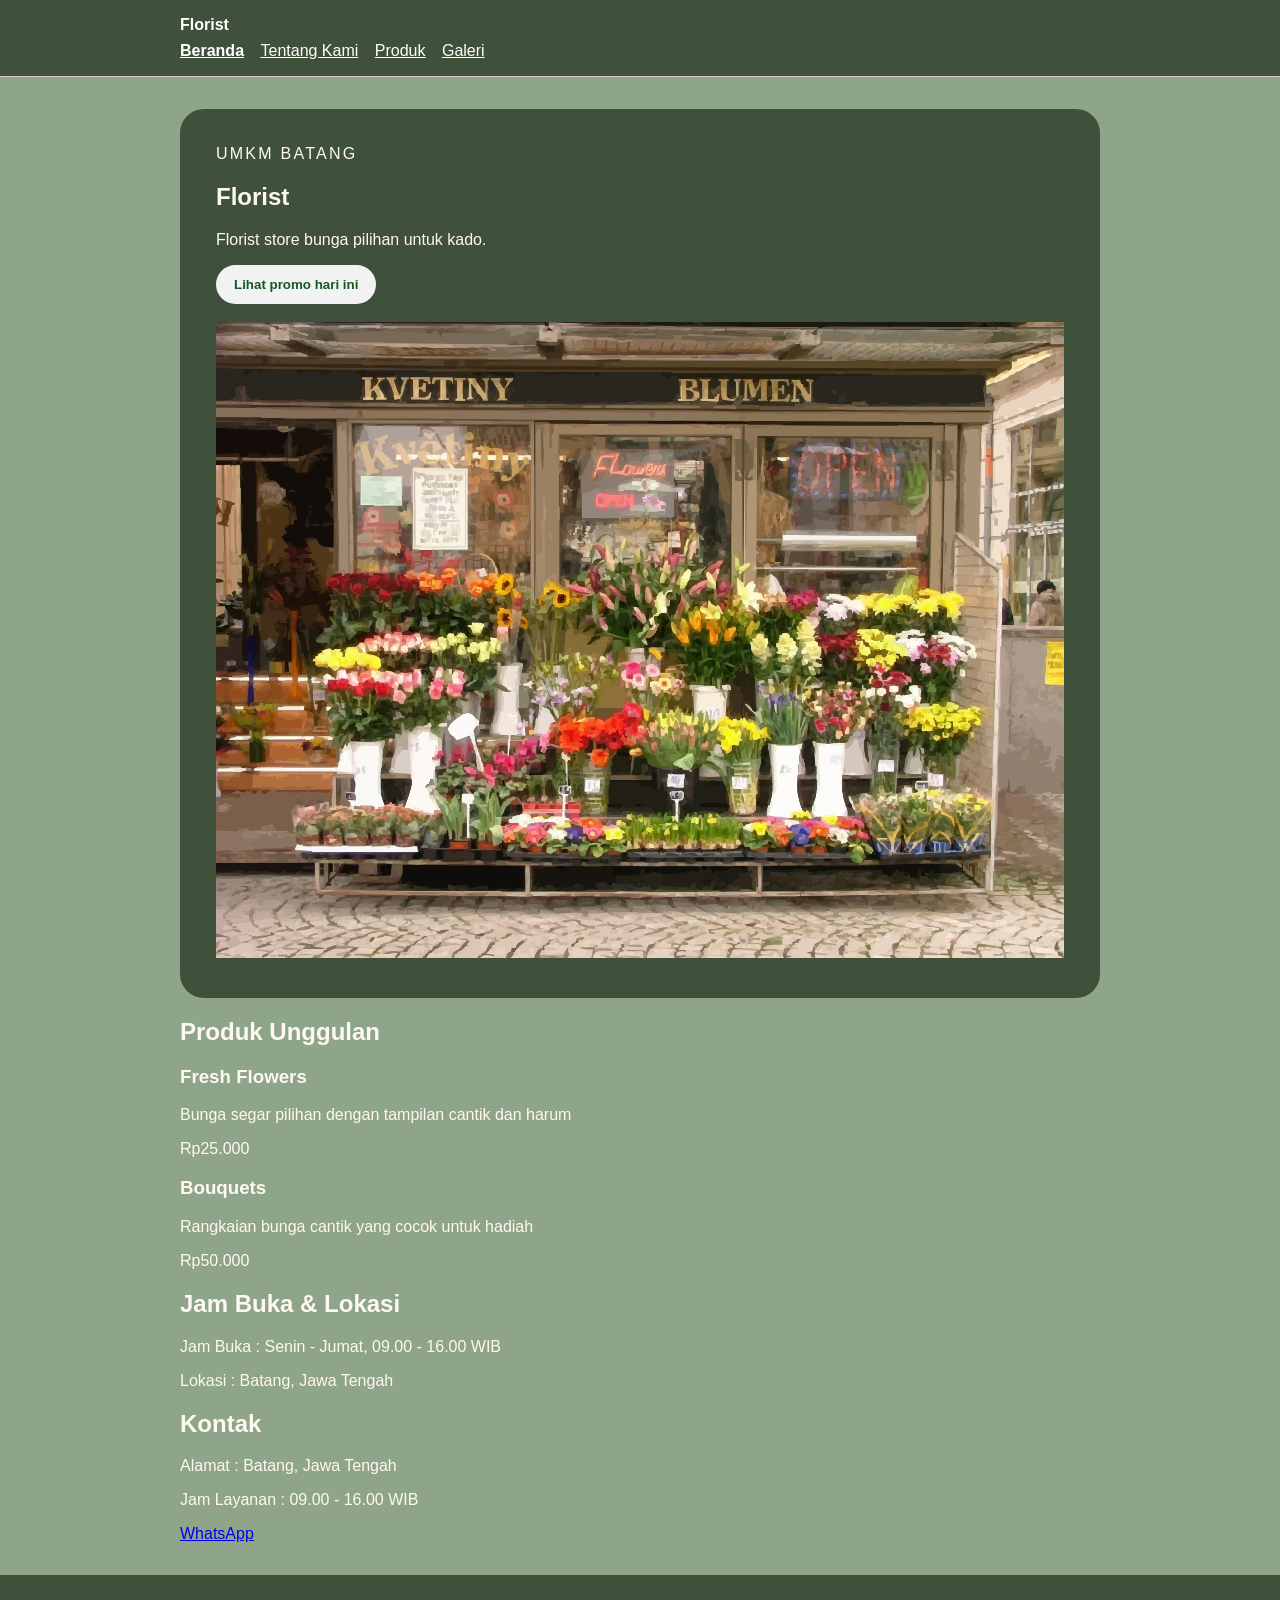
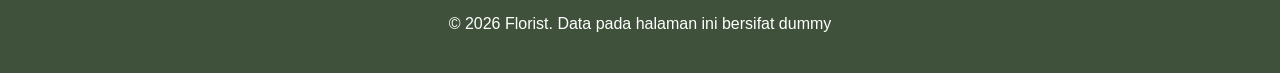
==== index.html @ d1bc5498 "feat: tambah produk baru florist" ====
<!DOCTYPE html>
<html lang="en">

<head>
    <meta charset="UTF-8">
    <meta name="viewport" content="width=device-width, initial-scale=1.0">
    <title>Florist - Website UMKM</title>
    <link rel="stylesheet" href="css/style.css">
</head>

<body>
    <a class="skip-link" href="#konten">Lewat ke konten utama</a>
    <header class="site-header">
        <nav class="nav" aria-label="Navigasi utama">
            <a class="brand" href="index.html">Florist</a>
            <ul>
                <li><a aria-current="page" href="index.html">Beranda</a></li>
                <li><a href="tentang.html">Tentang Kami</a></li>
                <li><a href="produk.html">Produk</a></li>
                <li><a href="galeri.html">Galeri</a></li>
            </ul>
        </nav>
    </header>

    <main id="konten" class="page">
        <section class="hero" arial-labelledby="hero-title">
            <p class="eyebrow"> UMKM Batang</p>
            <h1 id="hero-title">Florist</h1>
            <p>Florist store bunga pilihan untuk kado.</p>
            <button id="promoButton" type="button">Lihat promo hari ini</button>
            <img src="assets\images\florist.svg" alt="Koleksi Florist Kami">
        </section>

        <section aria-labelledby="produk-title">
            <h2 id="produk-title">Produk Unggulan</h2>
            <div class="products-list">
                <article class="products-card">
                    <h3>Fresh Flowers</h3>
                    <p>Bunga segar pilihan dengan tampilan cantik dan harum</p>
                    <p class="price">Rp25.000</p>
                </article>
                <article class="products-card">
                    <h3>Bouquets</h3>
                    <p>Rangkaian bunga cantik yang cocok untuk hadiah</p>
                    <p class="price">Rp50.000</p>
                </article>
            </div>
        </section>
        <section aria-labelledby="info-title">
            <h2 id="info-title"> Jam Buka & Lokasi</h2>
            <p>Jam Buka : Senin - Jumat, 09.00 - 16.00 WIB</p>
            <p>Lokasi : Batang, Jawa Tengah</p>
        </section>
        <section aria-labelledby="kontak-singkat">
            <h2 id="kontak-singkat">Kontak</h2>
            <p>Alamat : Batang, Jawa Tengah</p>
            <p>Jam Layanan : 09.00 - 16.00 WIB</p>
            <a href="https://wa.me/6285647520231"> WhatsApp</a>
        </section>
    </main>
    <footer class="site-footer">
        <p>&copy; 2026 Florist. Data pada halaman ini bersifat dummy</p>
    </footer>
    <script src="js/script.js"></script>

</body>

</html>
---- css/style.css ----
body {
    margin: 0;
    color: #FFF8F0;
    background: #8FA58A;
    font-family: Arial, sans-serif;
}

.page {
    max-width: 920px;
    margin: 0 auto;
    padding: 32px 20px;
}

.hero {
    padding: 36px;
    color: #FFF8F0;
    background: #40513B;
    border-radius: 24px;
}

.eyebrow {
    margin: 0 0 8px;
    letter-spacing: 0.14em;
    text-transform: uppercase;
}

.products {
    padding-left: 1.2rem;
}

button {
    padding: 12px 18px;
    margin-bottom: 18px;
    color: #165823;
    font-weight: 700;
    cursor: pointer;
    background: #F2F2F2;
    border: 0;
    border-radius: 999px;
}

.skip-link {
    position: absolute;
    left: -9999px;
    padding: 8px 12px;
    color: white;
    background: #2f2118;
}

.skip-link:focus {
    top: 8px;
    left: 8px;
}

.site-header {
    padding: 16px 20px;
    background: #40513B;
    border-bottom: 1px solid #dccbbc;
}

.nav {
    max-width: 920px;
    margin: 0 auto;
}

.nav a{
    color: white;
}

.brand {
    display: inline-block;
    margin-bottom: 8px;
    color: white;
    font-weight: 800;
    text-decoration: none;
}

.nav ul {
    padding: 0;
    margin: 0;
    list-style: none;
}

.nav li {
    display: inline-block;
    margin-right: 12px;
}

.nav a[aria-current="page"] {
    font-weight: 800;
}

a:focus-visible,
button:focus-visible {
    outline: 3px solid #e9f0ff;
    outline-offset: 3px;
}

.site-footer {
    padding: 24px 20px;
    color: white;
    text-align: center;
    background: #40513B;
}

img {
    max-width: 100%;
    height: auto;
}

figure {
    margin: 0 0 24px;
}

figcaption {
    margin-top: 8px;
    color: white;
}

table {
    width: 100%;
    border-collapse: collapse;
}

caption {
    margin-bottom: 8px;
    font-weight: 700;
    text-align: left;
}

th,
td {
    padding: 10px;
    text-align: left;
    border: 1px solid #dccbbc;
}
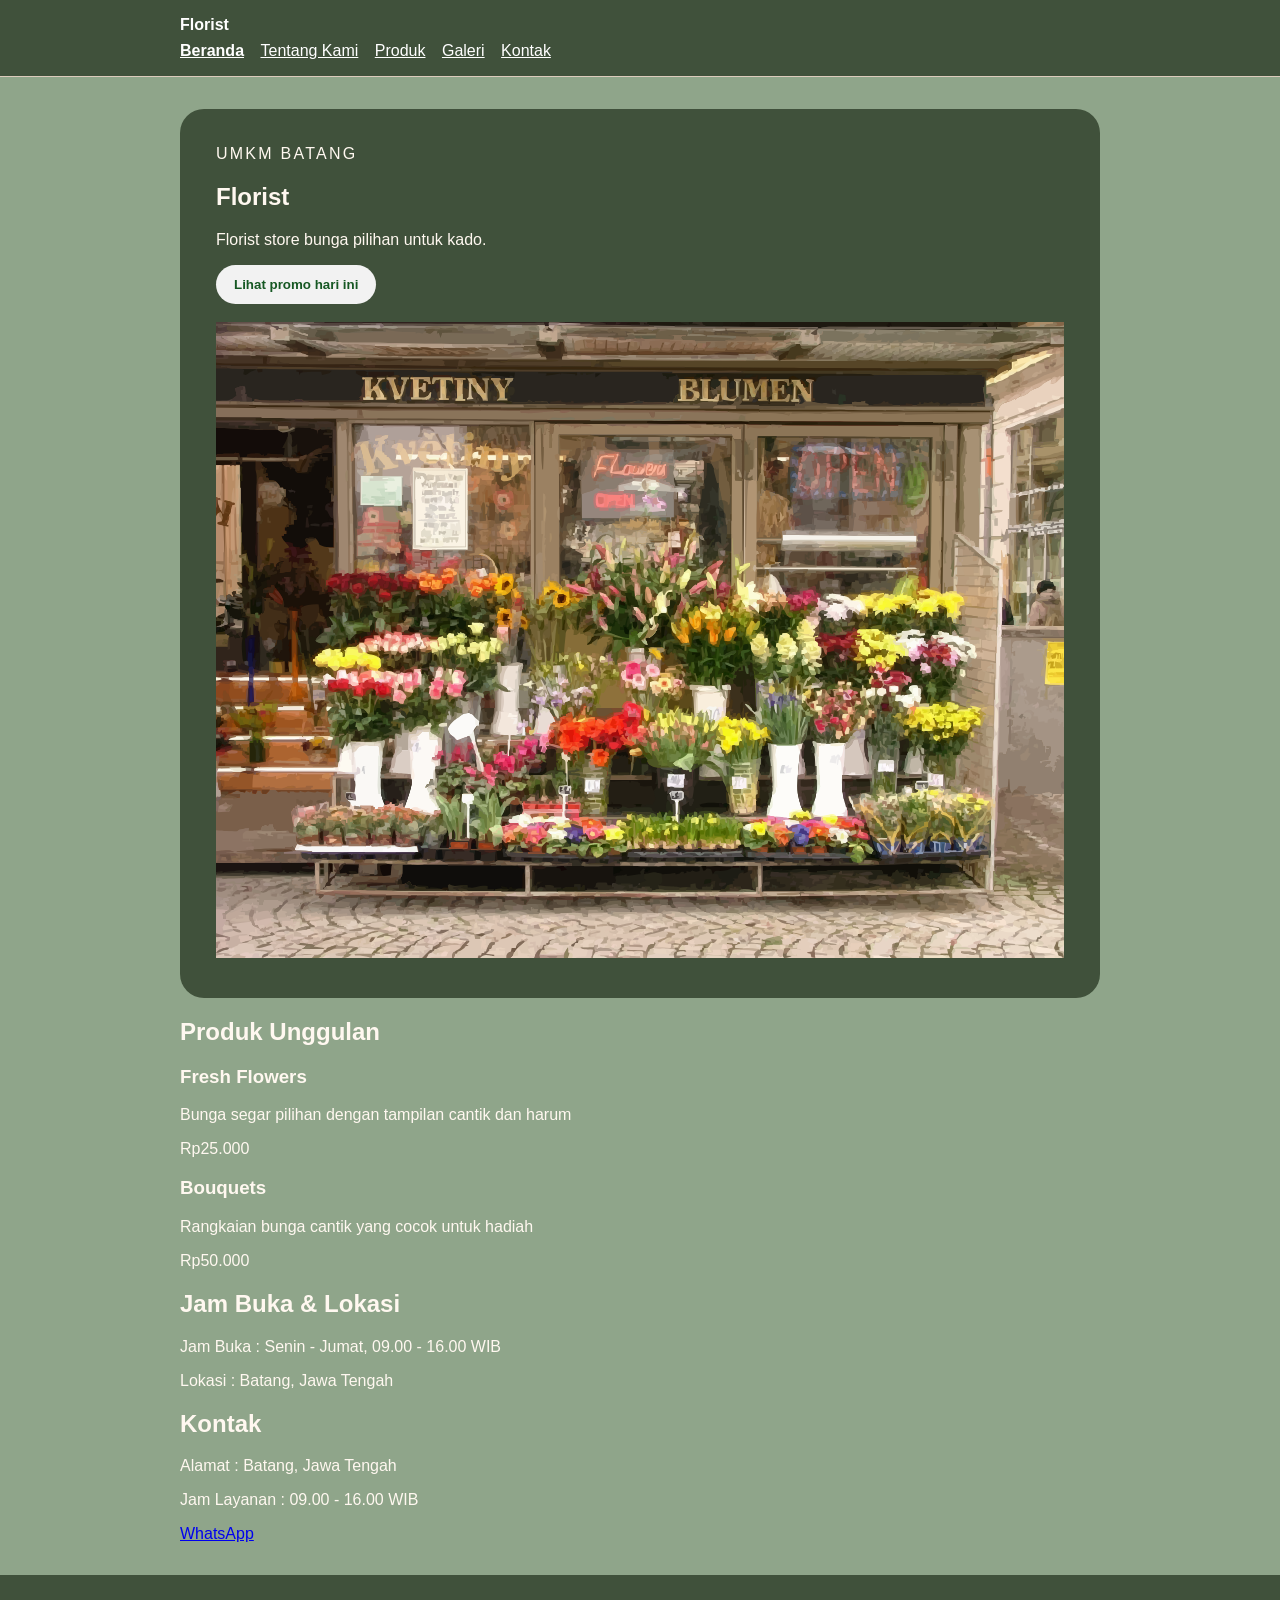
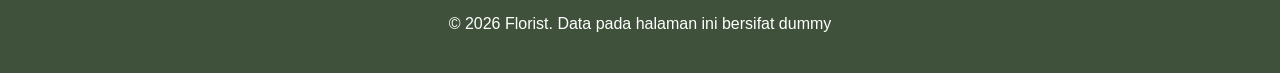
==== commit 1931bd08: "feat: tambah form kontak aksesibel dan preview" ====
--- a/index.html
+++ b/index.html
@@ -18,6 +18,7 @@
                 <li><a href="tentang.html">Tentang Kami</a></li>
                 <li><a href="produk.html">Produk</a></li>
                 <li><a href="galeri.html">Galeri</a></li>
+                <li><a href="kontak.html">Kontak</a></li>
             </ul>
         </nav>
     </header>
--- a/css/style.css
+++ b/css/style.css
@@ -63,7 +63,7 @@
     margin: 0 auto;
 }
 
-.nav a{
+.nav a {
     color: white;
 }
 
@@ -134,3 +134,31 @@
     text-align: left;
     border: 1px solid #dccbbc;
 }
+
+.field {
+    margin-bottom: 16px;
+}
+
+.field label {
+    display: block;
+    margin-bottom: 6px;
+}
+
+fieldset {
+    margin: 0 0 16px;
+}
+
+input, textarea, select{
+    background-color: #F2F2F2;
+    border: none;
+    padding: 5px;
+    /* color: ; */
+}
+
+
+#preview-form {
+    padding: 16px;
+    white-space: pre-wrap;
+    background: #40513B;
+    border: 1px solid #dccbbc;
+}
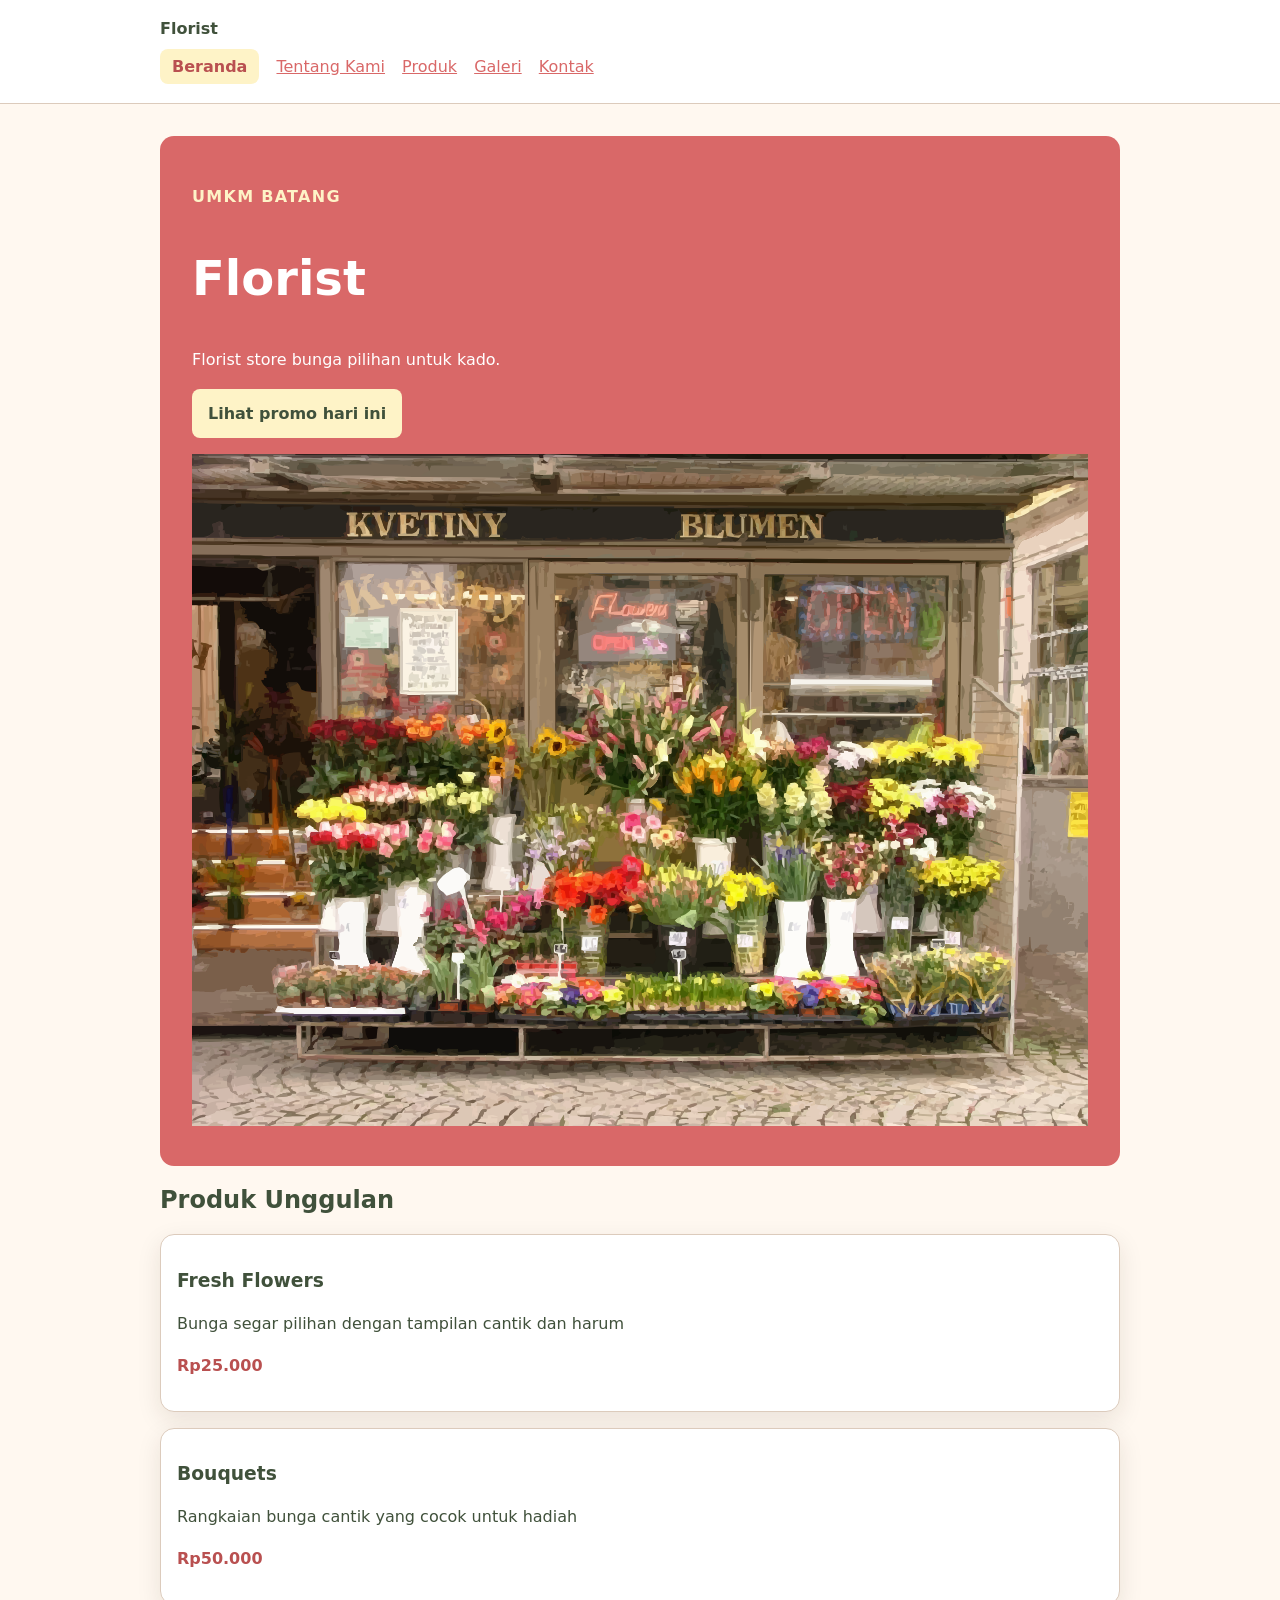
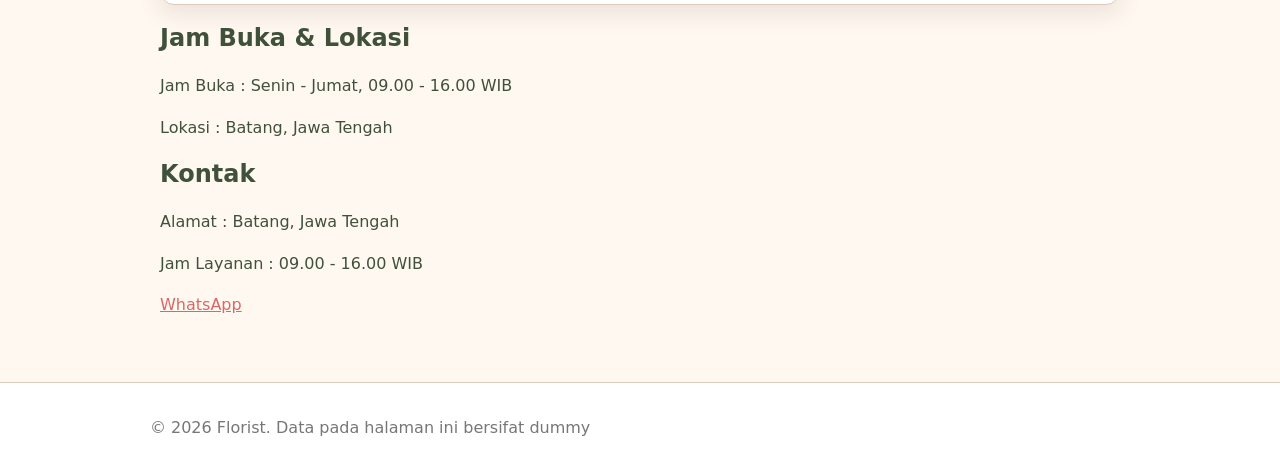
==== commit 29d7ff12: "feat: bangun fondasi css dan design token" ====
--- a/index.html
+++ b/index.html
@@ -6,6 +6,7 @@
     <meta name="viewport" content="width=device-width, initial-scale=1.0">
     <title>Florist - Website UMKM</title>
     <link rel="stylesheet" href="css/style.css">
+    
 </head>
 
 <body>
--- a/css/style.css
+++ b/css/style.css
@@ -1,164 +1,178 @@
+:root {
+    --color-primary: #D96868;
+    --color-primary-strong: #B95050;
+    --color-text: #40513B;
+    --color-muted: #777777;
+    --color-surface: #FFFFFF;
+    --color-surface-soft: #FFF8F0;
+    --color-border: #dccbbc;
+    --color-focus: #1d4ed8;
+    --space-1: 0.5rem;
+    --space-2: 0.75rem;
+    --space-3: 1rem;
+    --space-4: 1.5rem;
+    --space-5: 2rem;
+    --radius-sm: 0.5rem;
+    --radius-md: 0.875rem;
+    --shadow-card: 0 0.5rem 1.5rem rgb(47 33 24 / 0.1);
+}
+
+*,
+*::before,
+*::after {
+    box-sizing: border-box;
+}
+
+html {
+    color-scheme: light;
+}
+
 body {
     margin: 0;
-    color: #FFF8F0;
-    background: #8FA58A;
-    font-family: Arial, sans-serif;
+    color: var(--color-text);
+    background: var(--color-surface-soft);
+    font-family: system-ui, -apple-system, BlinkMacSystemFont, "Segoe UI", sans-serif;
+    font-size: 1rem;
+    line-height: 1.6;
 }
 
-.page {
-    max-width: 920px;
-    margin: 0 auto;
-    padding: 32px 20px;
+img { margin-top: var(--space-3); max-width: 100%; height: auto; }
+a { color: var(--color-primary); }
+a:hover { color: var(--color-primary-strong); }
+:focus-visible { outline: 3px solid var(--color-focus); outline-offset: 3px; }
+.skip-link {
+    position: absolute;
+    top: -5rem;
+    left: var(--space-3);
+    padding: var(--space-2) var(--space-3);
+    color: var(--color-surface);
+    background: var(--color-text);
+}
+.skip-link:focus {
+    top: var(--space-3);
 }
 
-.hero {
-    padding: 36px;
-    color: #FFF8F0;
-    background: #40513B;
-    border-radius: 24px;
-}
-
-.eyebrow {
-    margin: 0 0 8px;
-    letter-spacing: 0.14em;
-    text-transform: uppercase;
-}
-
-.products {
-    padding-left: 1.2rem;
-}
-
-button {
-    padding: 12px 18px;
-    margin-bottom: 18px;
-    color: #165823;
-    font-weight: 700;
-    cursor: pointer;
-    background: #F2F2F2;
-    border: 0;
-    border-radius: 999px;
-}
-
-.skip-link {
-    position: absolute;
-    left: -9999px;
-    padding: 8px 12px;
-    color: white;
-    background: #2f2118;
-}
-
-.skip-link:focus {
-    top: 8px;
-    left: 8px;
-}
-
-.site-header {
-    padding: 16px 20px;
-    background: #40513B;
-    border-bottom: 1px solid #dccbbc;
-}
-
-.nav {
-    max-width: 920px;
-    margin: 0 auto;
-}
-
-.nav a {
-    color: white;
-}
-
-.brand {
-    display: inline-block;
-    margin-bottom: 8px;
-    color: white;
-    font-weight: 800;
-    text-decoration: none;
-}
-
-.nav ul {
-    padding: 0;
-    margin: 0;
-    list-style: none;
-}
-
-.nav li {
-    display: inline-block;
-    margin-right: 12px;
-}
-
-.nav a[aria-current="page"] {
-    font-weight: 800;
-}
-
-a:focus-visible,
-button:focus-visible {
-    outline: 3px solid #e9f0ff;
-    outline-offset: 3px;
+.site-header,
+.site-footer {
+  padding: var(--space-3) var(--space-4);
+  background: var(--color-surface);
+  border-bottom: 1px solid var(--color-border);
 }
 
 .site-footer {
-    padding: 24px 20px;
-    color: white;
-    text-align: center;
-    background: #40513B;
+  margin-top: var(--space-5);
+  color: var(--color-muted);
+  text-align: center;
+  border-top: 1px solid var(--color-border);
+  border-bottom: 0;
 }
 
-img {
-    max-width: 100%;
-    height: auto;
+.nav,
+.page { width: min(100% - 2rem, 60rem); margin-inline: auto; }
+.brand {
+  display: inline-block;
+  margin-bottom: var(--space-2);
+  color: var(--color-text);
+  font-weight: 800;
+  text-decoration: none;
 }
 
-figure {
-    margin: 0 0 24px;
+.nav ul { padding: 0; margin: 0; list-style: none; }
+.nav li { display: inline-block; margin: 0 var(--space-2) var(--space-1) 0; }
+.nav a[aria-current="page"] {
+  padding: var(--space-1) var(--space-2);
+  color: var(--color-primary-strong);
+  font-weight: 700;
+  text-decoration: none;
+  background: #fef3c7;
+  border-radius: var(--radius-sm);
 }
 
-figcaption {
-    margin-top: 8px;
-    color: white;
+.page { padding-block: var(--space-5); }
+
+.hero {
+  padding: var(--space-5);
+  color: var(--color-surface);
+  background: var(--color-primary);
+  border-radius: var(--radius-md);
 }
 
-table {
-    width: 100%;
-    border-collapse: collapse;
+h1,
+h2,
+h3 { line-height: 1.2; text-wrap: balance; }
+h1 { font-size: clamp(2rem, 6vw, 3rem); }
+p,
+li { max-width: 68ch; }
+.eyebrow { color: var(--color-primary); font-weight: 800; letter-spacing: 0.08em; text-transform: uppercase; }
+.hero .eyebrow { color: #fef3c7; }
+.price { color: var(--color-primary-strong); font-weight: 800; }
+
+.button,
+button {
+  display: inline-block;
+  padding: var(--space-2) var(--space-3);
+  color: var(--color-surface);
+  font: inherit;
+  font-weight: 700;
+  text-decoration: none;
+  cursor: pointer;
+  background: var(--color-primary);
+  border: 0;
+  border-radius: var(--radius-sm);
 }
 
-caption {
-    margin-bottom: 8px;
-    font-weight: 700;
-    text-align: left;
+.button:hover,
+button:hover { color: var(--color-surface); background: var(--color-primary-strong); }
+.hero button { color: var(--color-text); background: #fef3c7; }
+.hero button:hover { color: var(--color-text); background: #fde68a; }
+
+.products-card,
+.media-card,
+table,
+form {
+  margin-block: var(--space-3);
+  padding: var(--space-3);
+  background: var(--color-surface);
+  border: 1px solid var(--color-border);
+  border-radius: var(--radius-md);
+  box-shadow: var(--shadow-card);
 }
+figure { margin-inline: 0; }
+figcaption,
+caption { color: var(--color-muted); }
+table { width: 100%; border-collapse: collapse; border-radius: 0; }
+caption { margin-bottom: var(--space-2); font-weight: 700; text-align: left; }
+th,
+td { padding: var(--space-2); text-align: left; border: 1px solid var(--color-border); }
+th { background: var(--color-surface-soft); }
 
-th,
-td {
-    padding: 10px;
-    text-align: left;
-    border: 1px solid #dccbbc;
+.field { margin-bottom: var(--space-3); }
+.field label,
+legend { display: block; margin-bottom: var(--space-1); font-weight: 700; }
+.field input,
+.field select,
+.field textarea {
+  width: 100%;
+  padding: var(--space-2);
+  color: inherit;
+  font: inherit;
+  background: var(--color-surface);
+  border: 1px solid var(--color-border);
+  border-radius: var(--radius-sm);
 }
-
-.field {
-    margin-bottom: 16px;
+input[type="radio"],
+input[type="checkbox"] { width: auto; }
+fieldset {
+  margin: 0 0 var(--space-3);
+  padding: var(--space-3);
+  border: 1px solid var(--color-border);
+  border-radius: var(--radius-sm);
 }
-
-.field label {
-    display: block;
-    margin-bottom: 6px;
+audio { max-width: 100%; }
+#preview-form {
+  padding: var(--space-3);
+  white-space: pre-wrap;
+  background: var(--color-surface);
+  border: 1px solid var(--color-border);
+  border-radius: var(--radius-sm);
 }
-
-fieldset {
-    margin: 0 0 16px;
-}
-
-input, textarea, select{
-    background-color: #F2F2F2;
-    border: none;
-    padding: 5px;
-    /* color: ; */
-}
-
-
-#preview-form {
-    padding: 16px;
-    white-space: pre-wrap;
-    background: #40513B;
-    border: 1px solid #dccbbc;
-}
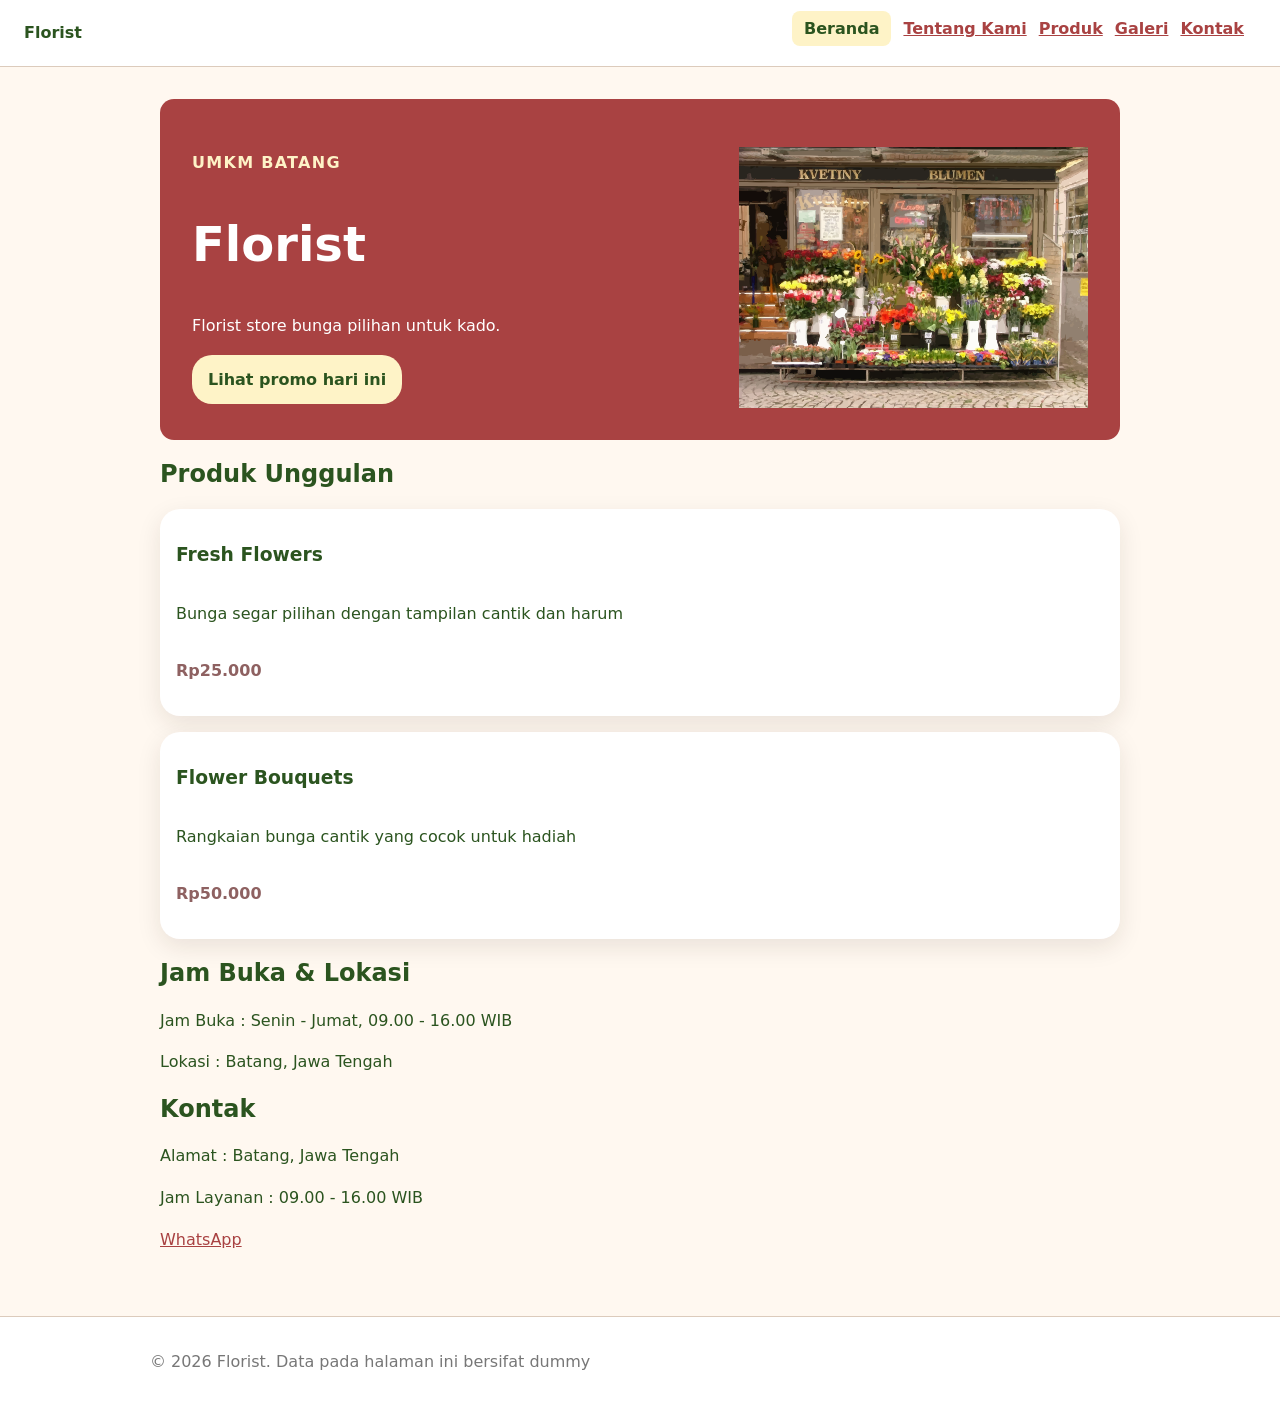
==== commit 00cc5cbc: "feat: bangun layout flexbox dan grid" ====
--- a/index.html
+++ b/index.html
@@ -6,7 +6,7 @@
     <meta name="viewport" content="width=device-width, initial-scale=1.0">
     <title>Florist - Website UMKM</title>
     <link rel="stylesheet" href="css/style.css">
-    
+
 </head>
 
 <body>
@@ -26,23 +26,25 @@
 
     <main id="konten" class="page">
         <section class="hero" arial-labelledby="hero-title">
-            <p class="eyebrow"> UMKM Batang</p>
-            <h1 id="hero-title">Florist</h1>
-            <p>Florist store bunga pilihan untuk kado.</p>
-            <button id="promoButton" type="button">Lihat promo hari ini</button>
+            <div class="hero-content">
+                <p class="eyebrow"> UMKM Batang</p>
+                <h1 id="hero-title">Florist</h1>
+                <p>Florist store bunga pilihan untuk kado.</p>
+                <button id="promoButton" type="button">Lihat promo hari ini</button>
+            </div>
             <img src="assets\images\florist.svg" alt="Koleksi Florist Kami">
         </section>
 
         <section aria-labelledby="produk-title">
             <h2 id="produk-title">Produk Unggulan</h2>
-            <div class="products-list">
-                <article class="products-card">
+            <div class="product-list">
+                <article class="product-card">
                     <h3>Fresh Flowers</h3>
                     <p>Bunga segar pilihan dengan tampilan cantik dan harum</p>
                     <p class="price">Rp25.000</p>
                 </article>
-                <article class="products-card">
-                    <h3>Bouquets</h3>
+                <article class="product-card">
+                    <h3>Flower Bouquets</h3>
                     <p>Rangkaian bunga cantik yang cocok untuk hadiah</p>
                     <p class="price">Rp50.000</p>
                 </article>
--- a/css/style.css
+++ b/css/style.css
@@ -1,55 +1,73 @@
 :root {
-    --color-primary: #D96868;
-    --color-primary-strong: #B95050;
-    --color-text: #40513B;
-    --color-muted: #777777;
-    --color-surface: #FFFFFF;
-    --color-surface-soft: #FFF8F0;
-    --color-border: #dccbbc;
-    --color-focus: #1d4ed8;
-    --space-1: 0.5rem;
-    --space-2: 0.75rem;
-    --space-3: 1rem;
-    --space-4: 1.5rem;
-    --space-5: 2rem;
-    --radius-sm: 0.5rem;
-    --radius-md: 0.875rem;
-    --shadow-card: 0 0.5rem 1.5rem rgb(47 33 24 / 0.1);
+  --color-primary: #a94242;
+  --color-primary-strong: #8e6161;
+  --color-text: #2b541f;
+  --color-muted: #777777;
+  --color-surface: #FFFFFF;
+  --color-surface-soft: #FFF8F0;
+  --color-border: #dccbbc;
+  --color-focus: #1d4ed8;
+  --space-1: 0.5rem;
+  --space-2: 0.75rem;
+  --space-3: 1rem;
+  --space-4: 1.5rem;
+  --space-5: 2rem;
+  --space-6: 2.5rem;
+  --radius-sm: 0.5rem;
+  --radius-md: 0.875rem;
+  --radius-lg: 1.25rem;
+  --shadow-card: 0 0.5rem 1.5rem rgb(47 33 24 / 0.1);
 }
 
 *,
 *::before,
 *::after {
-    box-sizing: border-box;
+  box-sizing: border-box;
 }
 
 html {
-    color-scheme: light;
+  color-scheme: light;
 }
 
 body {
-    margin: 0;
-    color: var(--color-text);
-    background: var(--color-surface-soft);
-    font-family: system-ui, -apple-system, BlinkMacSystemFont, "Segoe UI", sans-serif;
-    font-size: 1rem;
-    line-height: 1.6;
-}
-
-img { margin-top: var(--space-3); max-width: 100%; height: auto; }
-a { color: var(--color-primary); }
-a:hover { color: var(--color-primary-strong); }
-:focus-visible { outline: 3px solid var(--color-focus); outline-offset: 3px; }
+  margin: 0;
+  color: var(--color-text);
+  background: var(--color-surface-soft);
+  font-family: system-ui, -apple-system, BlinkMacSystemFont, "Segoe UI", sans-serif;
+  font-size: 1rem;
+  line-height: 1.6;
+}
+
+img {
+  margin-top: var(--space-3);
+  max-width: 100%;
+  height: auto;
+}
+
+a {
+  color: var(--color-primary);
+}
+
+a:hover {
+  color: var(--color-text);
+}
+
+:focus-visible {
+  outline: 3px solid var(--color-focus);
+  outline-offset: 3px;
+}
+
 .skip-link {
-    position: absolute;
-    top: -5rem;
-    left: var(--space-3);
-    padding: var(--space-2) var(--space-3);
-    color: var(--color-surface);
-    background: var(--color-text);
-}
+  position: absolute;
+  top: -5rem;
+  left: var(--space-3);
+  padding: var(--space-2) var(--space-3);
+  color: var(--color-surface);
+  background: var(--color-text);
+}
+
 .skip-link:focus {
-    top: var(--space-3);
+  top: var(--space-3);
 }
 
 .site-header,
@@ -67,45 +85,104 @@
   border-bottom: 0;
 }
 
-.nav,
-.page { width: min(100% - 2rem, 60rem); margin-inline: auto; }
+.page {
+  width: min(100% - 2rem, 60rem);
+  margin-inline: auto;
+}
+
+.nav {
+  display: flex;
+  gap: var(--space-3);
+  color: var(--color-text);
+  font-weight: 800;
+  text-decoration: none;
+  align-items: center;
+  justify-content: space-between;
+}
+
 .brand {
+  margin-bottom: 0;
   display: inline-block;
-  margin-bottom: var(--space-2);
   color: var(--color-text);
   font-weight: 800;
   text-decoration: none;
 }
 
-.nav ul { padding: 0; margin: 0; list-style: none; }
-.nav li { display: inline-block; margin: 0 var(--space-2) var(--space-1) 0; }
+.nav ul {
+  display: flex;
+  gap: --space-2;
+  flex-wrap: wrap;
+  list-style: none;
+  padding: 0;
+  margin: 0;
+}
+
+.nav li {
+  display: inline-block;
+  margin: 0 var(--space-2) var(--space-1) 0;
+}
+
 .nav a[aria-current="page"] {
   padding: var(--space-1) var(--space-2);
-  color: var(--color-primary-strong);
+  color: var(--color-text);
   font-weight: 700;
   text-decoration: none;
   background: #fef3c7;
   border-radius: var(--radius-sm);
 }
 
-.page { padding-block: var(--space-5); }
+.page {
+  padding-block: var(--space-5);
+}
 
 .hero {
   padding: var(--space-5);
   color: var(--color-surface);
   background: var(--color-primary);
   border-radius: var(--radius-md);
+
+  display: grid;
+  grid-template-columns: 1.2fr 0.8fr;
+  gap: var(--space-4);
+  align-items: center;
+}
+
+.hero-image {
+  width: 100%;
+  border-radius: var(--radius-md);
 }
 
 h1,
 h2,
-h3 { line-height: 1.2; text-wrap: balance; }
-h1 { font-size: clamp(2rem, 6vw, 3rem); }
+h3 {
+  line-height: 1.2;
+  text-wrap: balance;
+}
+
+h1 {
+  font-size: clamp(2rem, 6vw, 3rem);
+}
+
 p,
-li { max-width: 68ch; }
-.eyebrow { color: var(--color-primary); font-weight: 800; letter-spacing: 0.08em; text-transform: uppercase; }
-.hero .eyebrow { color: #fef3c7; }
-.price { color: var(--color-primary-strong); font-weight: 800; }
+li {
+  max-width: 68ch;
+}
+
+.eyebrow {
+  color: var(--color-primary);
+  font-weight: 800;
+  letter-spacing: 0.08em;
+  text-transform: uppercase;
+}
+
+.hero .eyebrow {
+  color: #fef3c7;
+}
+
+.price {
+  color: var(--color-primary-strong);
+  font-weight: 800;
+}
 
 .button,
 button {
@@ -118,15 +195,64 @@
   cursor: pointer;
   background: var(--color-primary);
   border: 0;
-  border-radius: var(--radius-sm);
+  border-radius: var(--radius-lg);
 }
 
 .button:hover,
-button:hover { color: var(--color-surface); background: var(--color-primary-strong); }
-.hero button { color: var(--color-text); background: #fef3c7; }
-.hero button:hover { color: var(--color-text); background: #fde68a; }
-
-.products-card,
+button:hover {
+  color: var(--color-surface);
+  background: var(--color-primary-strong);
+}
+
+.hero button {
+  color: var(--color-text);
+  background: #fef3c7;
+}
+
+.hero button:hover {
+  color: var(--color-text);
+  background: #fde68a;
+}
+
+.product-card {
+  display: flex;
+  flex-direction: column;
+  background: var(--color-surface);
+  border-radius: var(--radius-lg);
+  box-shadow: var(--shadow-card);
+  padding: var(--space-3);
+  margin-block: var(--space-3);
+}
+
+.product-badge {
+  align-self: flex-start;
+  padding: 0.25rem var(--space-2);
+  color: var(--color-primary-strong);
+  font-size: 0.875rem;
+  font-weight: 800;
+  background: #fef3c7;
+  border-radius: 999px;
+}
+
+.card-actions {
+  display: flex;
+  gap: var(--space-2);
+  align-items: center;
+  flex-wrap: wrap;
+  margin-top: auto;
+}
+
+.product-grid,
+.gallery-grid {
+  display: grid;
+  grid-template-columns: repeat(3, minmax(0, 1fr));
+  gap: var(--space-3);
+}
+
+.gallery-grid {
+  grid-template-columns: repeat(2, minmax(0, 1fr));
+}
+
 .media-card,
 table,
 form {
@@ -134,21 +260,53 @@
   padding: var(--space-3);
   background: var(--color-surface);
   border: 1px solid var(--color-border);
-  border-radius: var(--radius-md);
+  border-radius: var(--radius-lg);
   box-shadow: var(--shadow-card);
 }
-figure { margin-inline: 0; }
+
+figure {
+  margin-inline: 0;
+}
+
 figcaption,
-caption { color: var(--color-muted); }
-table { width: 100%; border-collapse: collapse; border-radius: 0; }
-caption { margin-bottom: var(--space-2); font-weight: 700; text-align: left; }
+caption {
+  color: var(--color-muted);
+}
+
+table {
+  width: 100%;
+  border-collapse: collapse;
+  border-radius: 0;
+}
+
+caption {
+  margin-bottom: var(--space-2);
+  font-weight: 700;
+  text-align: left;
+}
+
 th,
-td { padding: var(--space-2); text-align: left; border: 1px solid var(--color-border); }
-th { background: var(--color-surface-soft); }
-
-.field { margin-bottom: var(--space-3); }
+td {
+  padding: var(--space-2);
+  text-align: left;
+  border: 1px solid var(--color-border);
+}
+
+th {
+  background: var(--color-surface-soft);
+}
+
+.field {
+  margin-bottom: var(--space-3);
+}
+
 .field label,
-legend { display: block; margin-bottom: var(--space-1); font-weight: 700; }
+legend {
+  display: block;
+  margin-bottom: var(--space-1);
+  font-weight: 700;
+}
+
 .field input,
 .field select,
 .field textarea {
@@ -160,19 +318,27 @@
   border: 1px solid var(--color-border);
   border-radius: var(--radius-sm);
 }
+
 input[type="radio"],
-input[type="checkbox"] { width: auto; }
+input[type="checkbox"] {
+  width: auto;
+}
+
 fieldset {
   margin: 0 0 var(--space-3);
   padding: var(--space-3);
   border: 1px solid var(--color-border);
   border-radius: var(--radius-sm);
 }
-audio { max-width: 100%; }
+
+audio {
+  max-width: 100%;
+}
+
 #preview-form {
   padding: var(--space-3);
   white-space: pre-wrap;
   background: var(--color-surface);
   border: 1px solid var(--color-border);
   border-radius: var(--radius-sm);
-}
+}
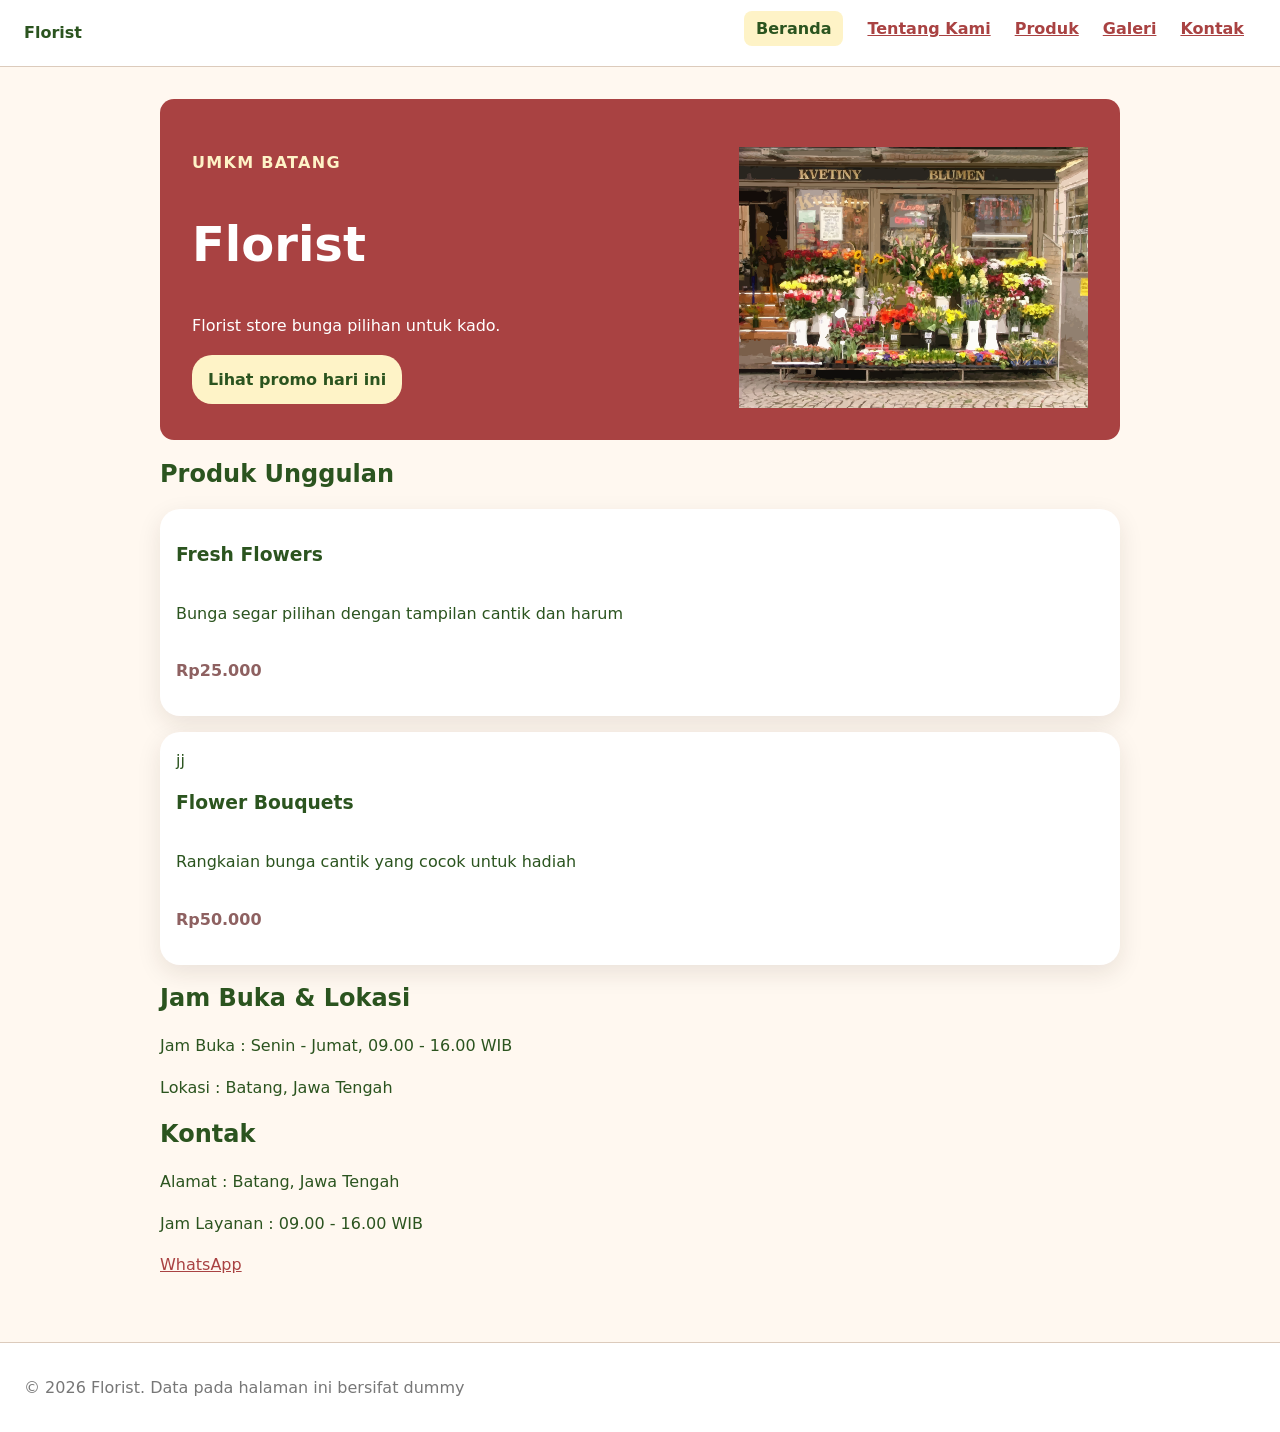
==== commit 6c848f92: "feat: kembangkan layout halaman tentang florist" ====
--- a/index.html
+++ b/index.html
@@ -25,7 +25,7 @@
     </header>
 
     <main id="konten" class="page">
-        <section class="hero" arial-labelledby="hero-title">
+        <section class="hero" aria-labelledby="hero-title">
             <div class="hero-content">
                 <p class="eyebrow"> UMKM Batang</p>
                 <h1 id="hero-title">Florist</h1>
@@ -43,7 +43,7 @@
                     <p>Bunga segar pilihan dengan tampilan cantik dan harum</p>
                     <p class="price">Rp25.000</p>
                 </article>
-                <article class="product-card">
+                <article class="product-card">jj
                     <h3>Flower Bouquets</h3>
                     <p>Rangkaian bunga cantik yang cocok untuk hadiah</p>
                     <p class="price">Rp50.000</p>
--- a/css/style.css
+++ b/css/style.css
@@ -80,9 +80,13 @@
 .site-footer {
   margin-top: var(--space-5);
   color: var(--color-muted);
-  text-align: center;
+  align-items: center;
   border-top: 1px solid var(--color-border);
   border-bottom: 0;
+  display: flex;
+  flex-direction: row;
+  justify-content: space-between;
+  gap: var(--space-3);
 }
 
 .page {
@@ -92,6 +96,7 @@
 
 .nav {
   display: flex;
+  flex-direction: row;
   gap: var(--space-3);
   color: var(--color-text);
   font-weight: 800;
@@ -110,7 +115,7 @@
 
 .nav ul {
   display: flex;
-  gap: --space-2;
+  gap: var(--space-2);
   flex-wrap: wrap;
   list-style: none;
   padding: 0;
@@ -224,6 +229,13 @@
   margin-block: var(--space-3);
 }
 
+.product-grid,
+.gallery-grid {
+  display: grid;
+  grid-template-columns: repeat(3, minmax(0, 1fr));
+  gap: var(--space-3);
+}
+
 .product-badge {
   align-self: flex-start;
   padding: 0.25rem var(--space-2);
@@ -242,12 +254,7 @@
   margin-top: auto;
 }
 
-.product-grid,
-.gallery-grid {
-  display: grid;
-  grid-template-columns: repeat(3, minmax(0, 1fr));
-  gap: var(--space-3);
-}
+
 
 .gallery-grid {
   grid-template-columns: repeat(2, minmax(0, 1fr));
@@ -257,6 +264,7 @@
 table,
 form {
   margin-block: var(--space-3);
+  margin-inline: auto;
   padding: var(--space-3);
   background: var(--color-surface);
   border: 1px solid var(--color-border);
@@ -266,6 +274,12 @@
 
 figure {
   margin-inline: 0;
+}
+
+.team-florist {
+  display: grid;
+  grid-template-columns: repeat(3, minmax(0, 1fr));
+  gap: var(--space-3);
 }
 
 figcaption,
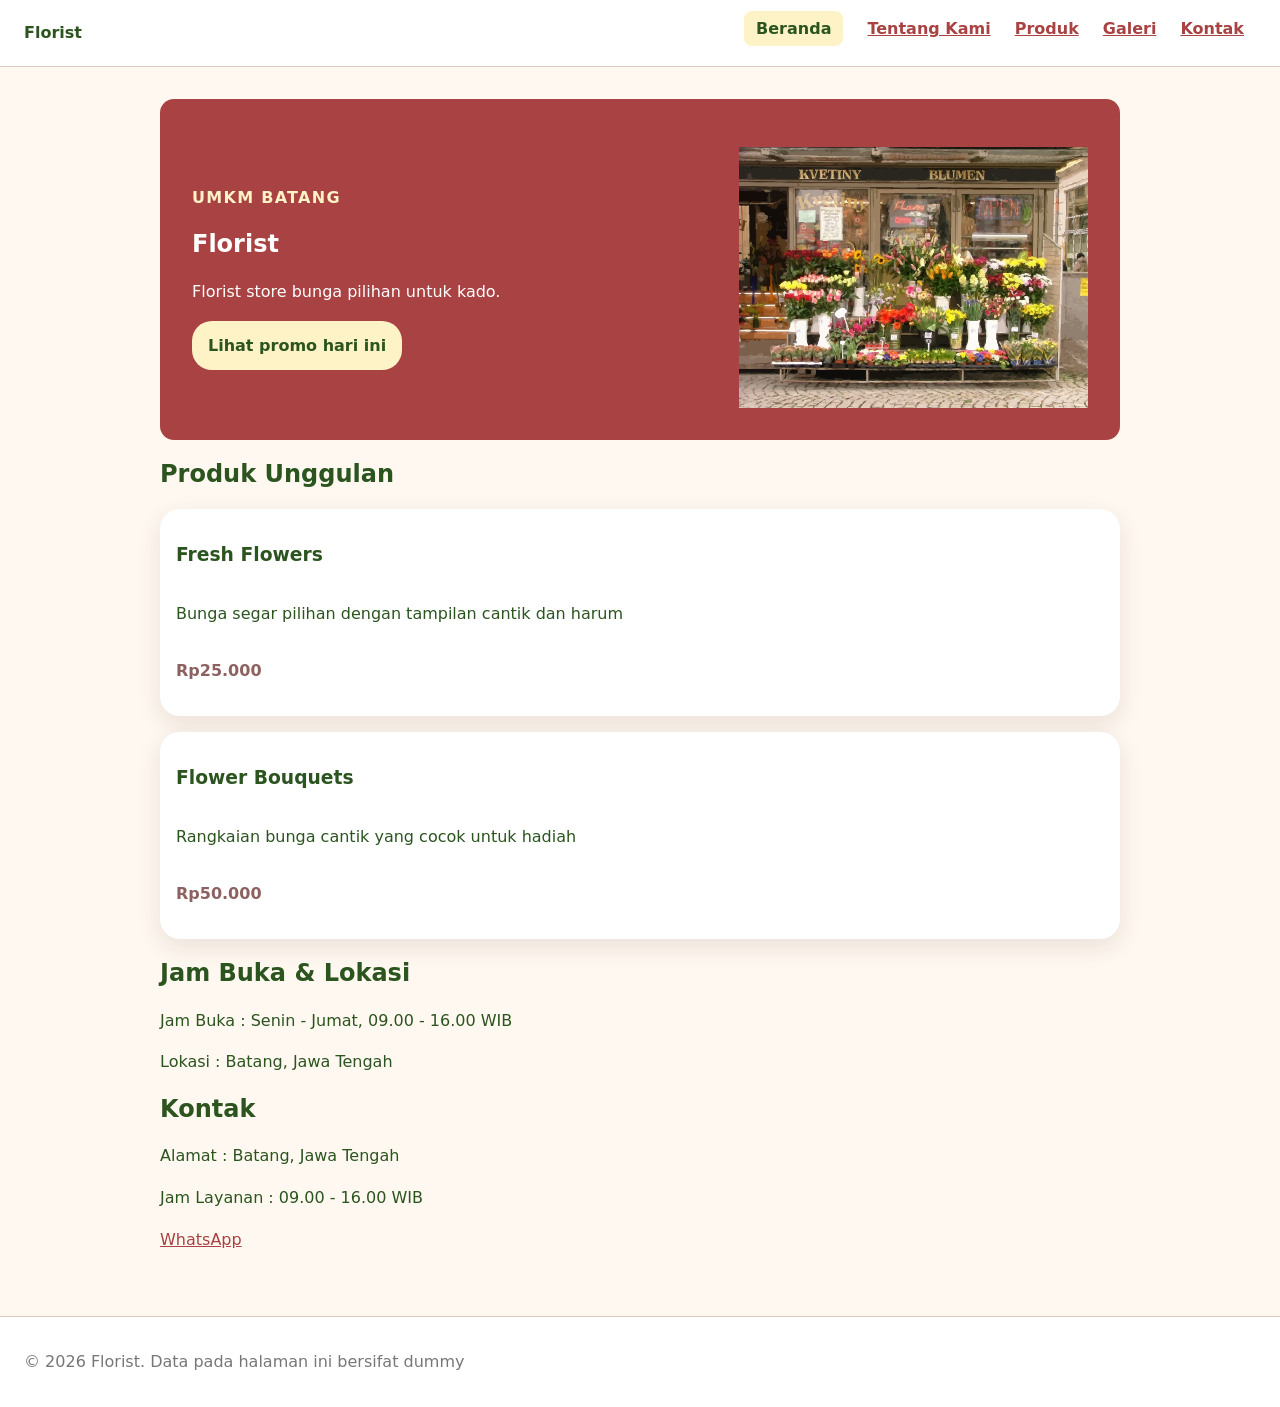
==== commit b5908de9: "feat: terapkan responsive mobile-first" ====
--- a/index.html
+++ b/index.html
@@ -32,7 +32,7 @@
                 <p>Florist store bunga pilihan untuk kado.</p>
                 <button id="promoButton" type="button">Lihat promo hari ini</button>
             </div>
-            <img src="assets\images\florist.svg" alt="Koleksi Florist Kami">
+            <img src="assets\images\florist.svg" width="640" height="360" alt="Koleksi Florist Kami">
         </section>
 
         <section aria-labelledby="produk-title">
@@ -43,7 +43,7 @@
                     <p>Bunga segar pilihan dengan tampilan cantik dan harum</p>
                     <p class="price">Rp25.000</p>
                 </article>
-                <article class="product-card">jj
+                <article class="product-card">
                     <h3>Flower Bouquets</h3>
                     <p>Rangkaian bunga cantik yang cocok untuk hadiah</p>
                     <p class="price">Rp50.000</p>
--- a/css/style.css
+++ b/css/style.css
@@ -57,6 +57,44 @@
   outline-offset: 3px;
 }
 
+.page {
+  padding-block: var(--space-5);
+}
+
+.hero {
+  padding: var(--space-5);
+  color: var(--color-surface);
+  background: var(--color-primary);
+  border-radius: var(--radius-md);
+  display: grid;
+  /* grid-template-columns: 1.2fr 0.8fr; */
+  gap: var(--space-4);
+  align-items: center;
+  grid-template-columns: 1fr; 
+}
+.eyebrow {
+  color: var(--color-primary);
+  font-weight: 800;
+  letter-spacing: 0.08em;
+  text-transform: uppercase;
+}
+.hero .eyebrow {
+  color: #fef3c7;
+}
+
+.hero-image {
+  width: 100%;
+  border-radius: var(--radius-md);
+}
+.hero button {
+  color: var(--color-text);
+  background: #fef3c7;
+}
+
+.hero button:hover {
+  color: var(--color-text);
+  background: #fde68a;
+}
 .skip-link {
   position: absolute;
   top: -5rem;
@@ -94,23 +132,25 @@
   margin-inline: auto;
 }
 
-.nav {
-  display: flex;
-  flex-direction: row;
-  gap: var(--space-3);
-  color: var(--color-text);
-  font-weight: 800;
-  text-decoration: none;
-  align-items: center;
-  justify-content: space-between;
-}
-
 .brand {
   margin-bottom: 0;
   display: inline-block;
   color: var(--color-text);
   font-weight: 800;
   text-decoration: none;
+}
+
+.nav {
+  display: flex;
+  /* flex-direction: row; */
+  gap: var(--space-3);
+  color: var(--color-text);
+  font-weight: 800;
+  text-decoration: none;
+  /* align-items: center; */
+  justify-content: space-between;
+  flex-direction: column;
+  align-items: flex-start;
 }
 
 .nav ul {
@@ -120,8 +160,8 @@
   list-style: none;
   padding: 0;
   margin: 0;
-}
-
+  flex-direction: column;
+}
 .nav li {
   display: inline-block;
   margin: 0 var(--space-2) var(--space-1) 0;
@@ -136,26 +176,31 @@
   border-radius: var(--radius-sm);
 }
 
-.page {
-  padding-block: var(--space-5);
-}
-
-.hero {
-  padding: var(--space-5);
-  color: var(--color-surface);
-  background: var(--color-primary);
-  border-radius: var(--radius-md);
-
+@media (min-width: 42rem) {
+  .nav ul { flex-direction: row; }
+  .gallery-grid { grid-template-columns: repeat(2, minmax(0, 1fr)); }
+}
+
+@media (min-width: 48rem) {
+  .hero { grid-template-columns: 1.2fr 0.8fr; }
+  .product-grid { grid-template-columns: repeat(2, minmax(0, 1fr)); }
+}
+
+
+@media (min-width: 60rem) {
+  .nav { flex-direction: row; align-items: center; justify-content: space-between; }
+  .product-grid { grid-template-columns: repeat(3, minmax(0, 1fr)); }
+}
+
+.product-grid,
+.gallery-grid {
   display: grid;
-  grid-template-columns: 1.2fr 0.8fr;
-  gap: var(--space-4);
-  align-items: center;
-}
-
-.hero-image {
-  width: 100%;
-  border-radius: var(--radius-md);
-}
+  /* grid-template-columns: repeat(3, minmax(0, 1fr)); */
+  gap: var(--space-3);
+  grid-template-columns: 1fr;
+}
+
+
 
 h1,
 h2,
@@ -164,25 +209,11 @@
   text-wrap: balance;
 }
 
-h1 {
-  font-size: clamp(2rem, 6vw, 3rem);
-}
-
 p,
 li {
   max-width: 68ch;
 }
 
-.eyebrow {
-  color: var(--color-primary);
-  font-weight: 800;
-  letter-spacing: 0.08em;
-  text-transform: uppercase;
-}
-
-.hero .eyebrow {
-  color: #fef3c7;
-}
 
 .price {
   color: var(--color-primary-strong);
@@ -209,16 +240,6 @@
   background: var(--color-primary-strong);
 }
 
-.hero button {
-  color: var(--color-text);
-  background: #fef3c7;
-}
-
-.hero button:hover {
-  color: var(--color-text);
-  background: #fde68a;
-}
-
 .product-card {
   display: flex;
   flex-direction: column;
@@ -227,13 +248,6 @@
   box-shadow: var(--shadow-card);
   padding: var(--space-3);
   margin-block: var(--space-3);
-}
-
-.product-grid,
-.gallery-grid {
-  display: grid;
-  grid-template-columns: repeat(3, minmax(0, 1fr));
-  gap: var(--space-3);
 }
 
 .product-badge {
@@ -253,8 +267,6 @@
   flex-wrap: wrap;
   margin-top: auto;
 }
-
-
 
 .gallery-grid {
   grid-template-columns: repeat(2, minmax(0, 1fr));
@@ -272,6 +284,10 @@
   box-shadow: var(--shadow-card);
 }
 
+.table-scroll { max-width: 100%; overflow-x: auto; }
+.table-scroll:focus-visible { outline: 3px solid var(--color-focus); outline-offset: 3px; }
+.table-scroll table { min-width: 40rem; }
+
 figure {
   margin-inline: 0;
 }
@@ -287,11 +303,11 @@
   color: var(--color-muted);
 }
 
-table {
+/* table {
   width: 100%;
   border-collapse: collapse;
   border-radius: 0;
-}
+} */
 
 caption {
   margin-bottom: var(--space-2);
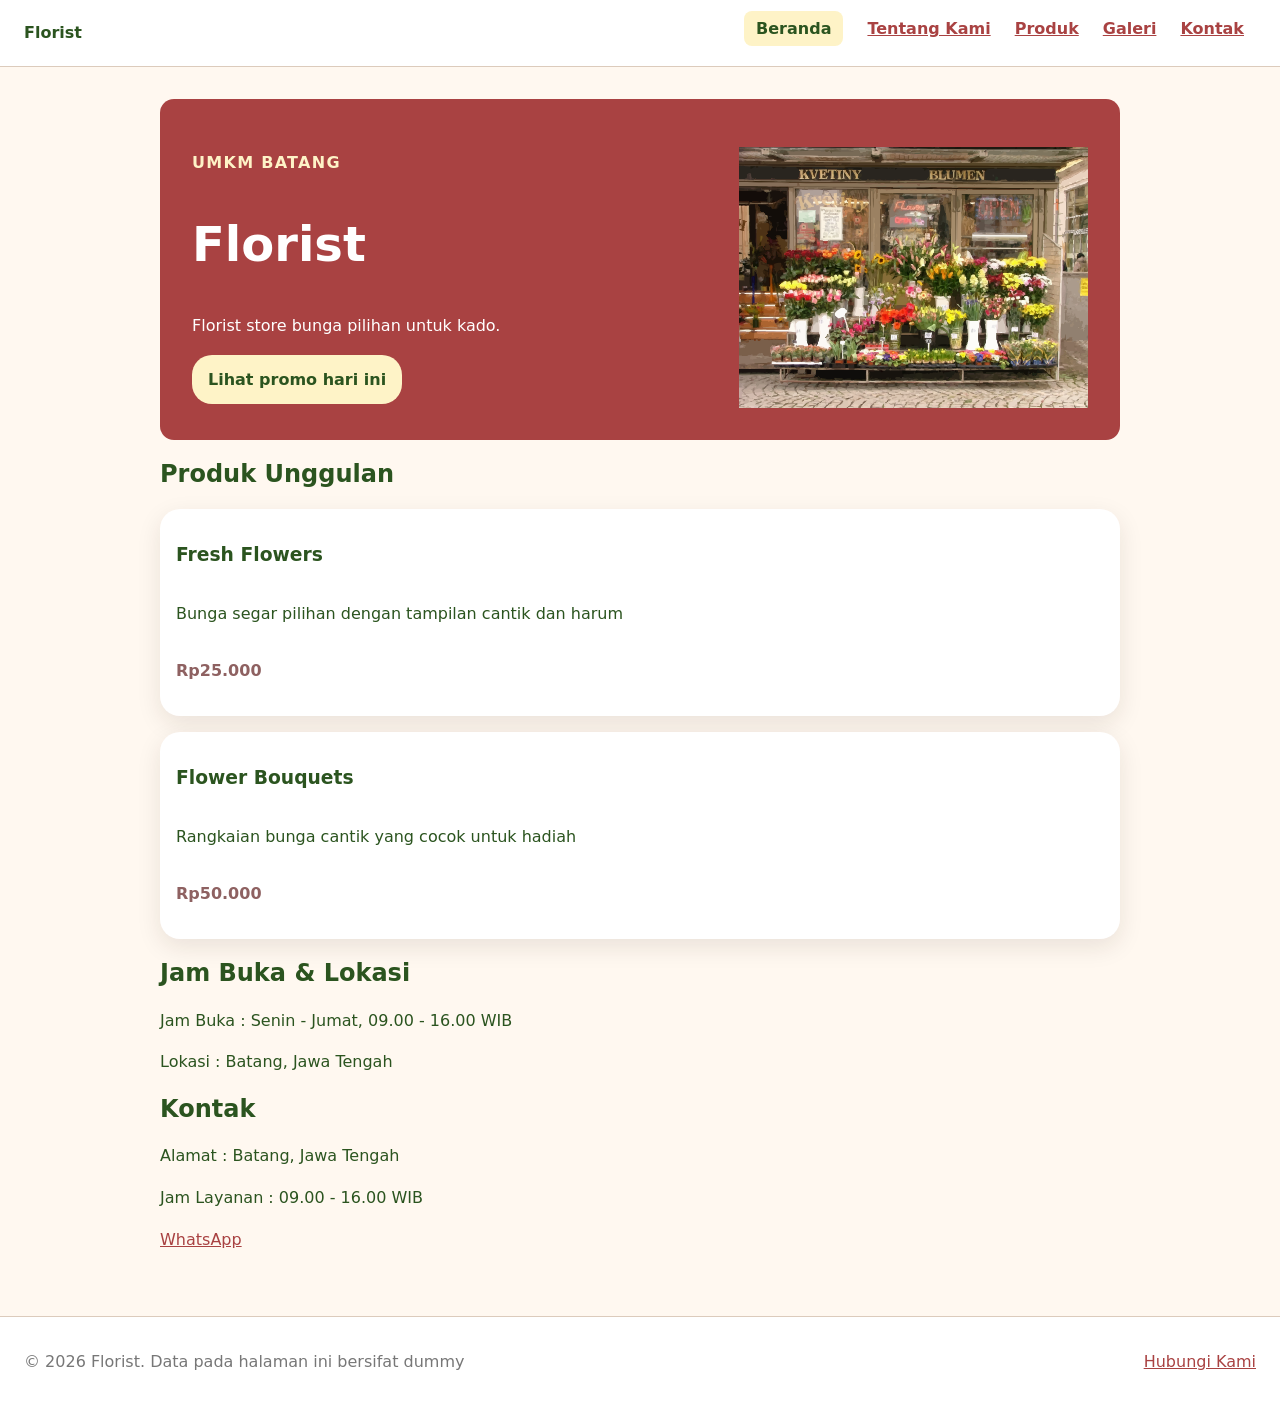
==== commit dc23ca69: "feat: Memperbaiki tampilan responsif website Florist" ====
--- a/index.html
+++ b/index.html
@@ -64,6 +64,7 @@
     </main>
     <footer class="site-footer">
         <p>&copy; 2026 Florist. Data pada halaman ini bersifat dummy</p>
+        <a href="kontak.html">Hubungi Kami</a>
     </footer>
     <script src="js/script.js"></script>
 
--- a/css/style.css
+++ b/css/style.css
@@ -209,6 +209,10 @@
   text-wrap: balance;
 }
 
+h1 {
+  font-size: clamp(2rem, 6vw, 3rem);
+}
+
 p,
 li {
   max-width: 68ch;
